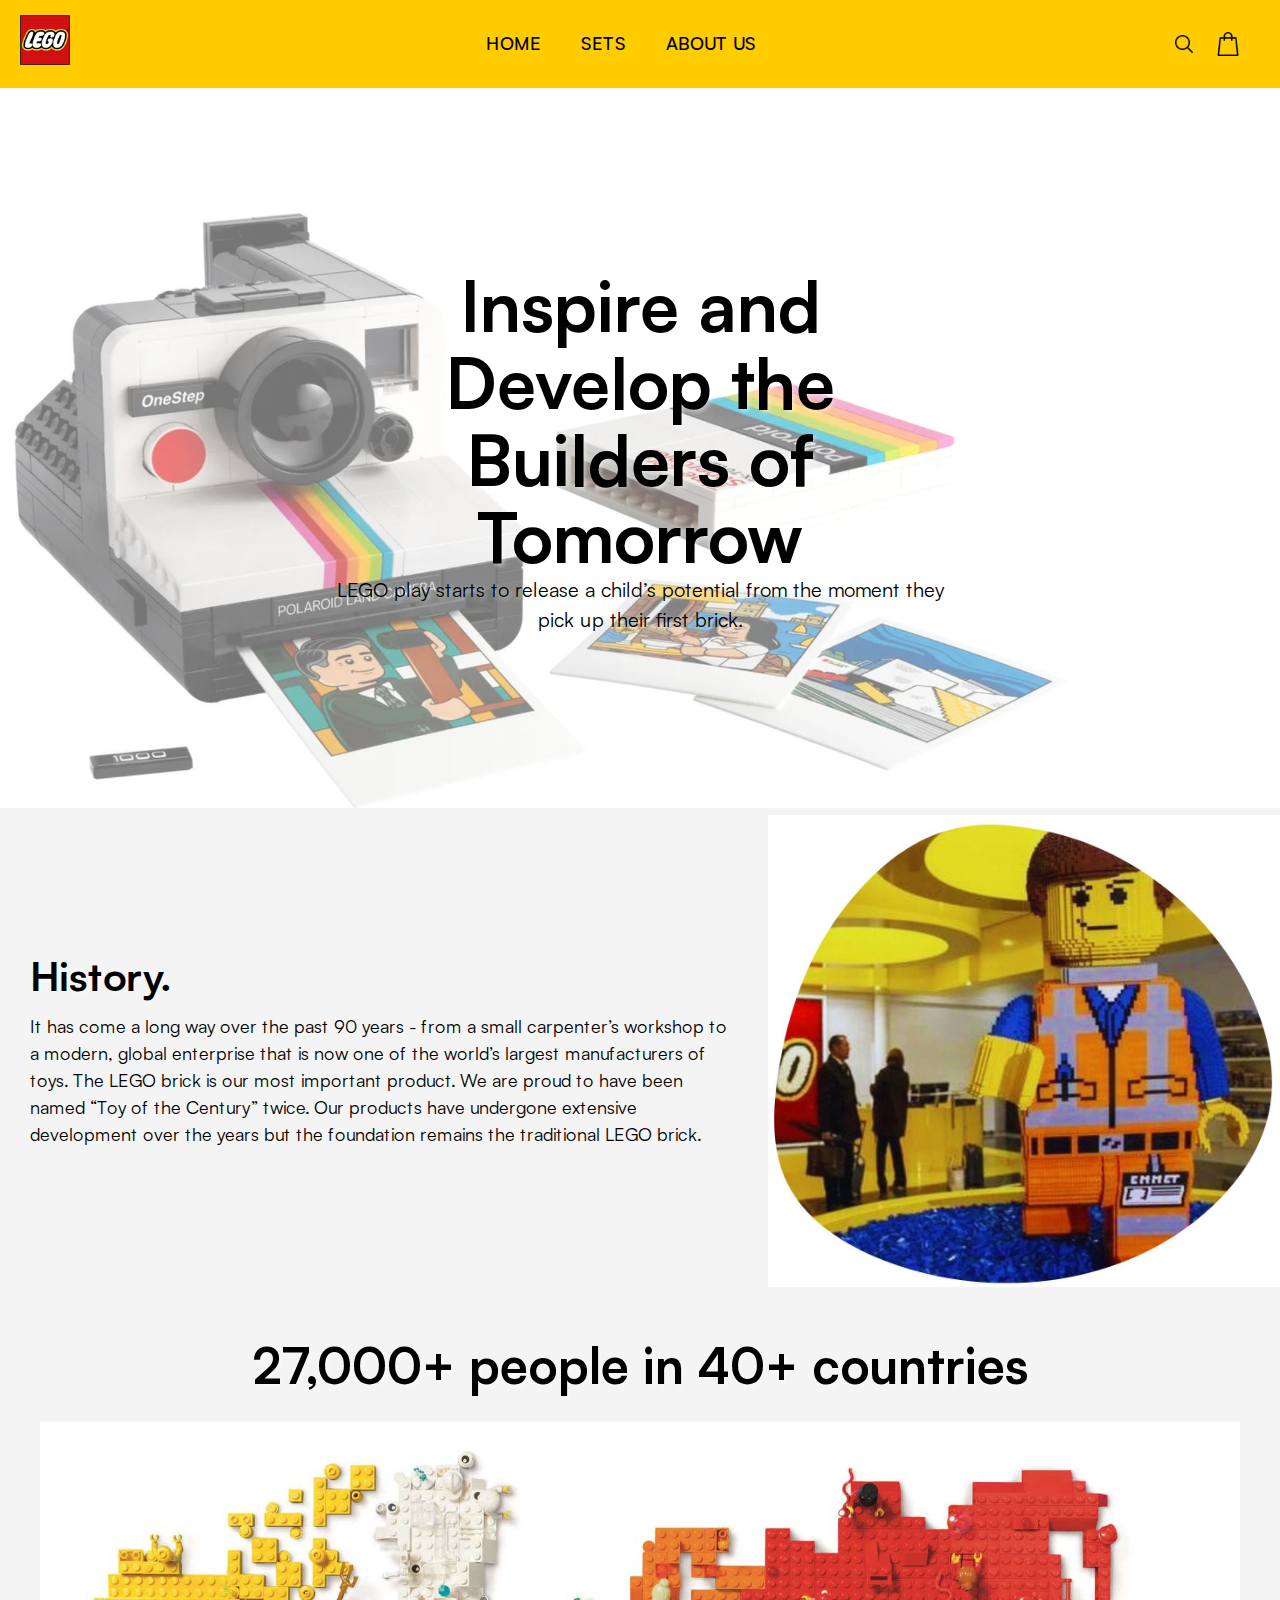
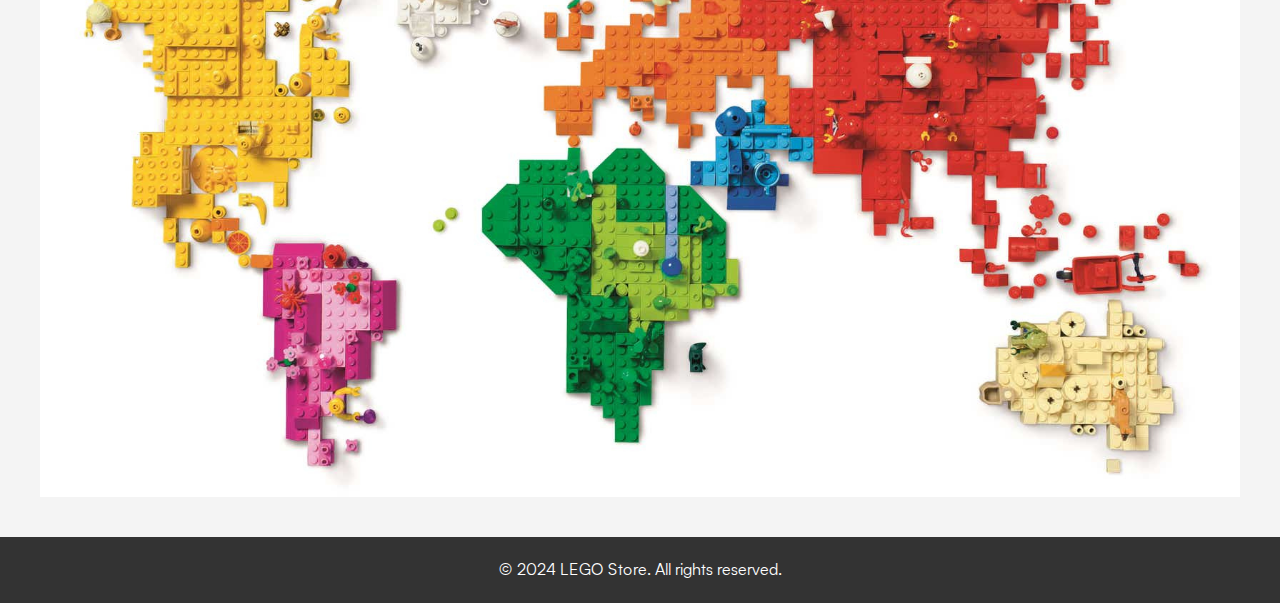
==== html/aboutus.html @ 60f0caca "Tienda Lego (Html/css)" ====
<!DOCTYPE html>
<html>
<head>
    <meta charset='utf-8'>
    <meta http-equiv='X-UA-Compatible' content='IE=edge'>
    <title>LEGO About Us</title>
    <meta name='viewport' content='width=device-width, initial-scale=1'>
    <link rel="stylesheet" href="../css/aboutus.css">
   
</head>
<body>
     <!-- Header -->
     <header>
        <div class="container">
            <div class="logo">
                <img src="../images/Lego-Logo.jpg" alt="LEGO Store Logo">
            </div>
            <nav>
                <ul>
                    <li><a href="index.html">Home</a></li>
                    <li><a href="products.html">Sets</a></li>
                    <li><a href="aboutus.html">About Us</a></li>
                </ul>
            </nav>
            <div class="icons">
                <img src="../images/lupa.png" alt="Search" class="icon">
                <img src="../images/bolsa-compra.png" alt="Shopping Bag" class="icon">
            </div>
        </div>
    </header>
    <!-- Main Section -->
    <main>
        <div class="main-container">
            <img src="../images/aboutus-bg.jpg" alt="about us background">
            <div class="main-text">
                <h1>Inspire and Develop the Builders of Tomorrow</h1>
                <p>LEGO play starts to release a child’s potential from the moment they pick up their first brick.</p>
            </div>
        </div>  
        <div class="history-container">
            <div class="history-text">
                <h1>History.</h1>
                <p>
                    It has come a long way over the past 90 years - from a small carpenter’s workshop to a modern, global enterprise that is now one of the world’s largest manufacturers of toys.
                    The LEGO brick is our most important product. We are proud to have been named “Toy of the Century” twice. 
                    Our products have undergone extensive development over the years but the foundation remains the traditional LEGO brick.
                </p>
            </div>
            <img src="../images/hostory-ph.png" alt="Lego history photo">
        </div>
        <div class="country-text">
            <h2>27,000+ people in 40+ countries</h2>
        </div>
        <div class="country-ph">
            <img src="../images/country-ph.jpg" alt="Countries using LEGO">
        </div>
    </main>
     <!-- Footer -->
     <footer>
        <p>&copy; 2024 LEGO Store. All rights reserved.</p>
    </footer>
</body>
</html>
---- css/aboutus.css ----
/*Fonts*/
@font-face {
    font-family: "Satoshi-Regular";
    src: url('../fonts/Satoshi-Regular.ttf');
}
@font-face {
    font-family: "Satoshi-Medium";
    src: url('../fonts/Satoshi-Medium.ttf') format('truetype');
}
@font-face {
    font-family: "Satoshi-Bold";
    src: url('../fonts/Satoshi-Bold.ttf') format('truetype');
}
@font-face {
    font-family: "Satoshi-Black";
    src: url('../fonts/Satoshi-Black.ttf') format('truetype');
}

/* Global Styles */
* {
    margin: 0;
    padding: 0;
    box-sizing: border-box;
    
}

body {
    font-family: "Satoshi-Regular";
    line-height: 1.6;
    background-color: #f4f4f4;
}

/* Header */
header {
    background-color: #ffcc00;
    padding: 15px 0;
}

.container {
    display: flex;
    justify-content: space-between;
    align-items: center;
    margin: 0;
    padding: 0 20px;
}

.logo img {
    height: 50px;
}

nav ul {
    list-style: none;
    display: flex;
}

nav ul li {
    margin: 0 20px;
}

nav ul li a {
    text-decoration: none;
    text-transform: uppercase;
    color: #000000;
    font-family: "Satoshi-Medium";
    font-size: 18px;
}

.icons {
    display: flex;
    gap: 20px;
    margin-right: 20px;
}

.icons .icon {
    width: 24px;
    height: 24px;
    cursor: pointer;
}

/*Main Section*/
.main-container{
    position: relative;
    display: inline-block;
    text-align: center;
}
.main-container img {
    width: 100%;
    height: auto;
}
.main-text{
    position: absolute;
    top: 50%;
    left: 50%;
    transform: translate(-50%, -50%);
}
.main-text h1{
    font-family: "Satoshi-Bold";
    font-size: 70px;
    color: #000000;
    text-shadow: 2px 2px 4px rgba(255, 255, 255, 0.5);
    line-height: 1.1;
}
.main-text p{
    font-size: 20px;
    color: #000000;
    text-shadow: 2px 2px 4px rgba(255, 255, 255, 0.5);
    line-height: 1.5;
}

.history-container{
    display: flex;
    justify-content: center;
    align-items: center;
}

.history-container img{
    width: 40%;
    height: auto;
}

.history-container .history-text{
    margin-left: 30px;
    margin-right: 30px;
    width: 60%;
    text-align: left;
}

.history-container .history-text h1{
    margin-bottom: 15px;
    font-family: "Satoshi-Bold";
    font-size: 40px;
    color: #000000;
    text-shadow: 2px 2px 4px rgba(255, 255, 255, 0.5);
    line-height: 1.1;
}

.history-container .history-text p{
    font-size: 18px;
    color: #000000;
    text-shadow: 2px 2px 4px rgba(255, 255, 255, 0.5);
    line-height: 1.5;
}

.country-text{
    margin-top: 50px;
    text-align: center;
}
.country-text h2{
    font-family: "Satoshi-Bold";
    font-size: 50px;
    color: #000000;
    text-shadow: 2px 2px 4px rgba(255, 255, 255, 0.5);
    line-height: 1.1;
}

.country-ph{
    display: flex;
    justify-content: center;
    align-items: center;
    margin-top: 30px;
}

.country-ph img{
    width: 1200px;
    height: auto;
}

/* Footer */
footer {
    background-color: #333;
    color: #fff;
    text-align: center;
    padding: 20px 0;
    margin-top: 40px;
}

footer p {
    margin: 0;
}
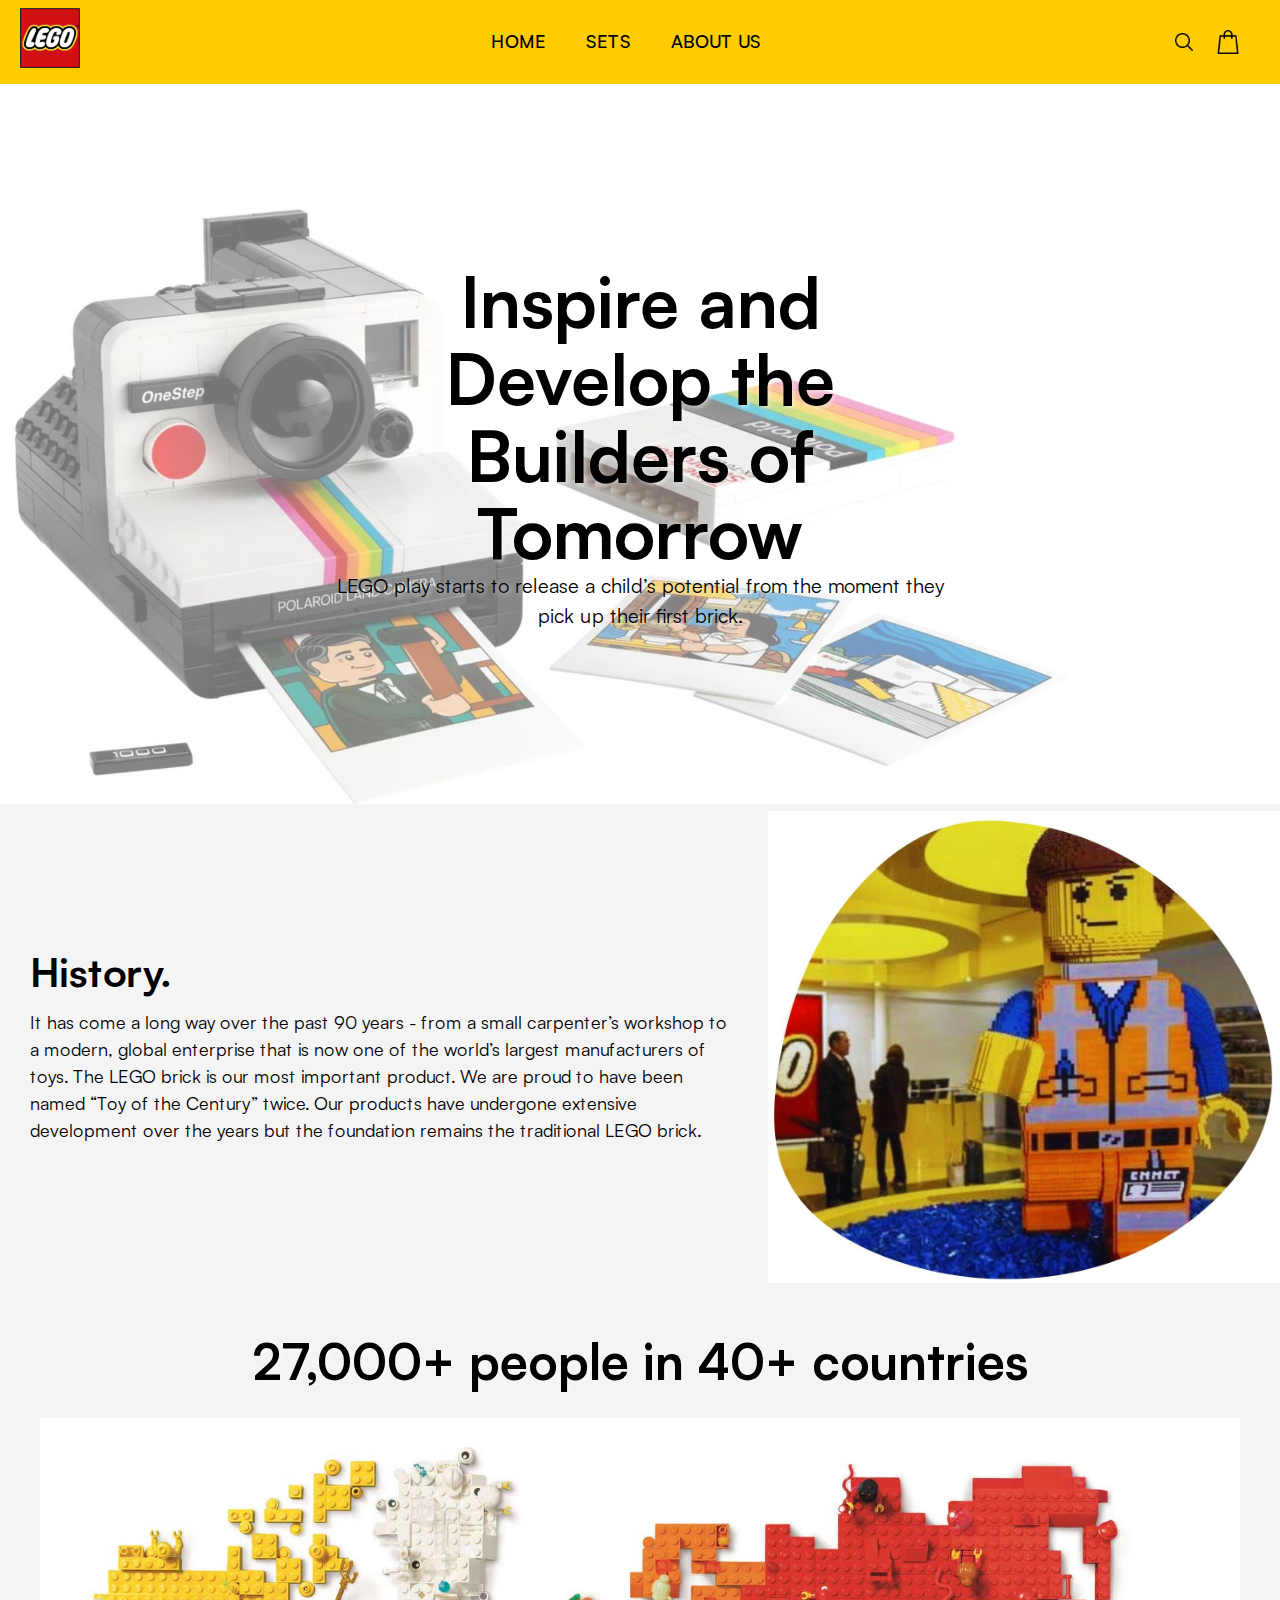
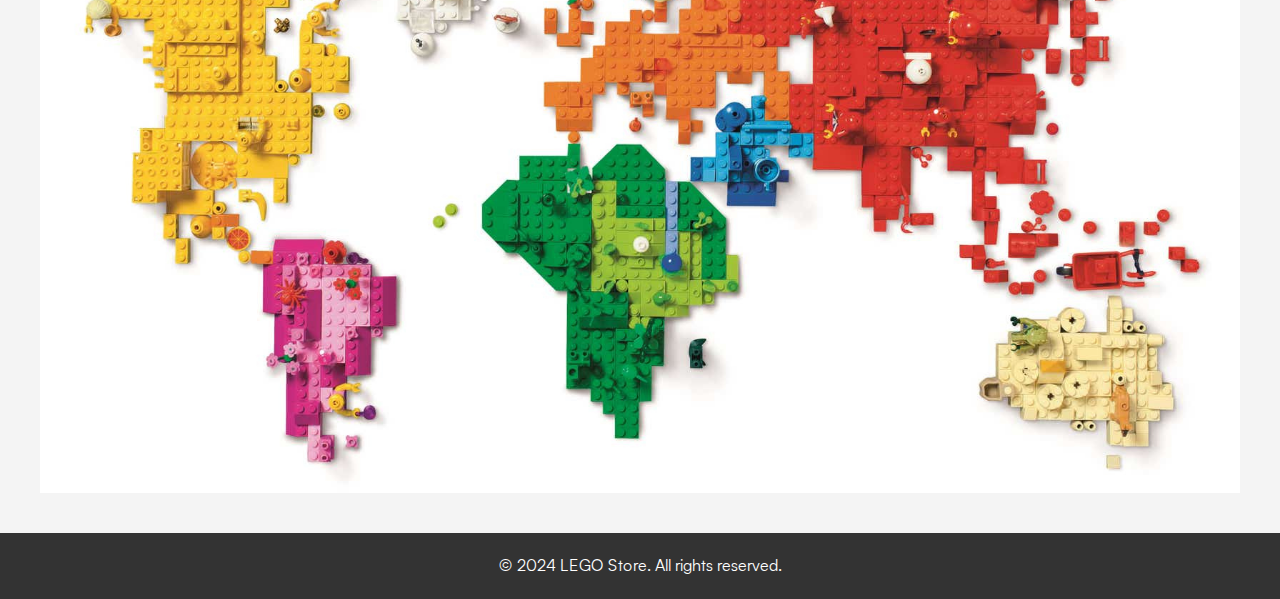
==== commit 8f0fae38: "objetos3D" ====
--- a/html/aboutus.html
+++ b/html/aboutus.html
@@ -17,7 +17,7 @@
             </div>
             <nav>
                 <ul>
-                    <li><a href="index.html">Home</a></li>
+                    <li><a href="../index.html">Home</a></li>
                     <li><a href="products.html">Sets</a></li>
                     <li><a href="aboutus.html">About Us</a></li>
                 </ul>
--- a/css/aboutus.css
+++ b/css/aboutus.css
@@ -33,7 +33,7 @@
 /* Header */
 header {
     background-color: #ffcc00;
-    padding: 15px 0;
+    padding: 8px 0;
 }
 
 .container {
@@ -45,7 +45,7 @@
 }
 
 .logo img {
-    height: 50px;
+    height: 60px;
 }
 
 nav ul {
